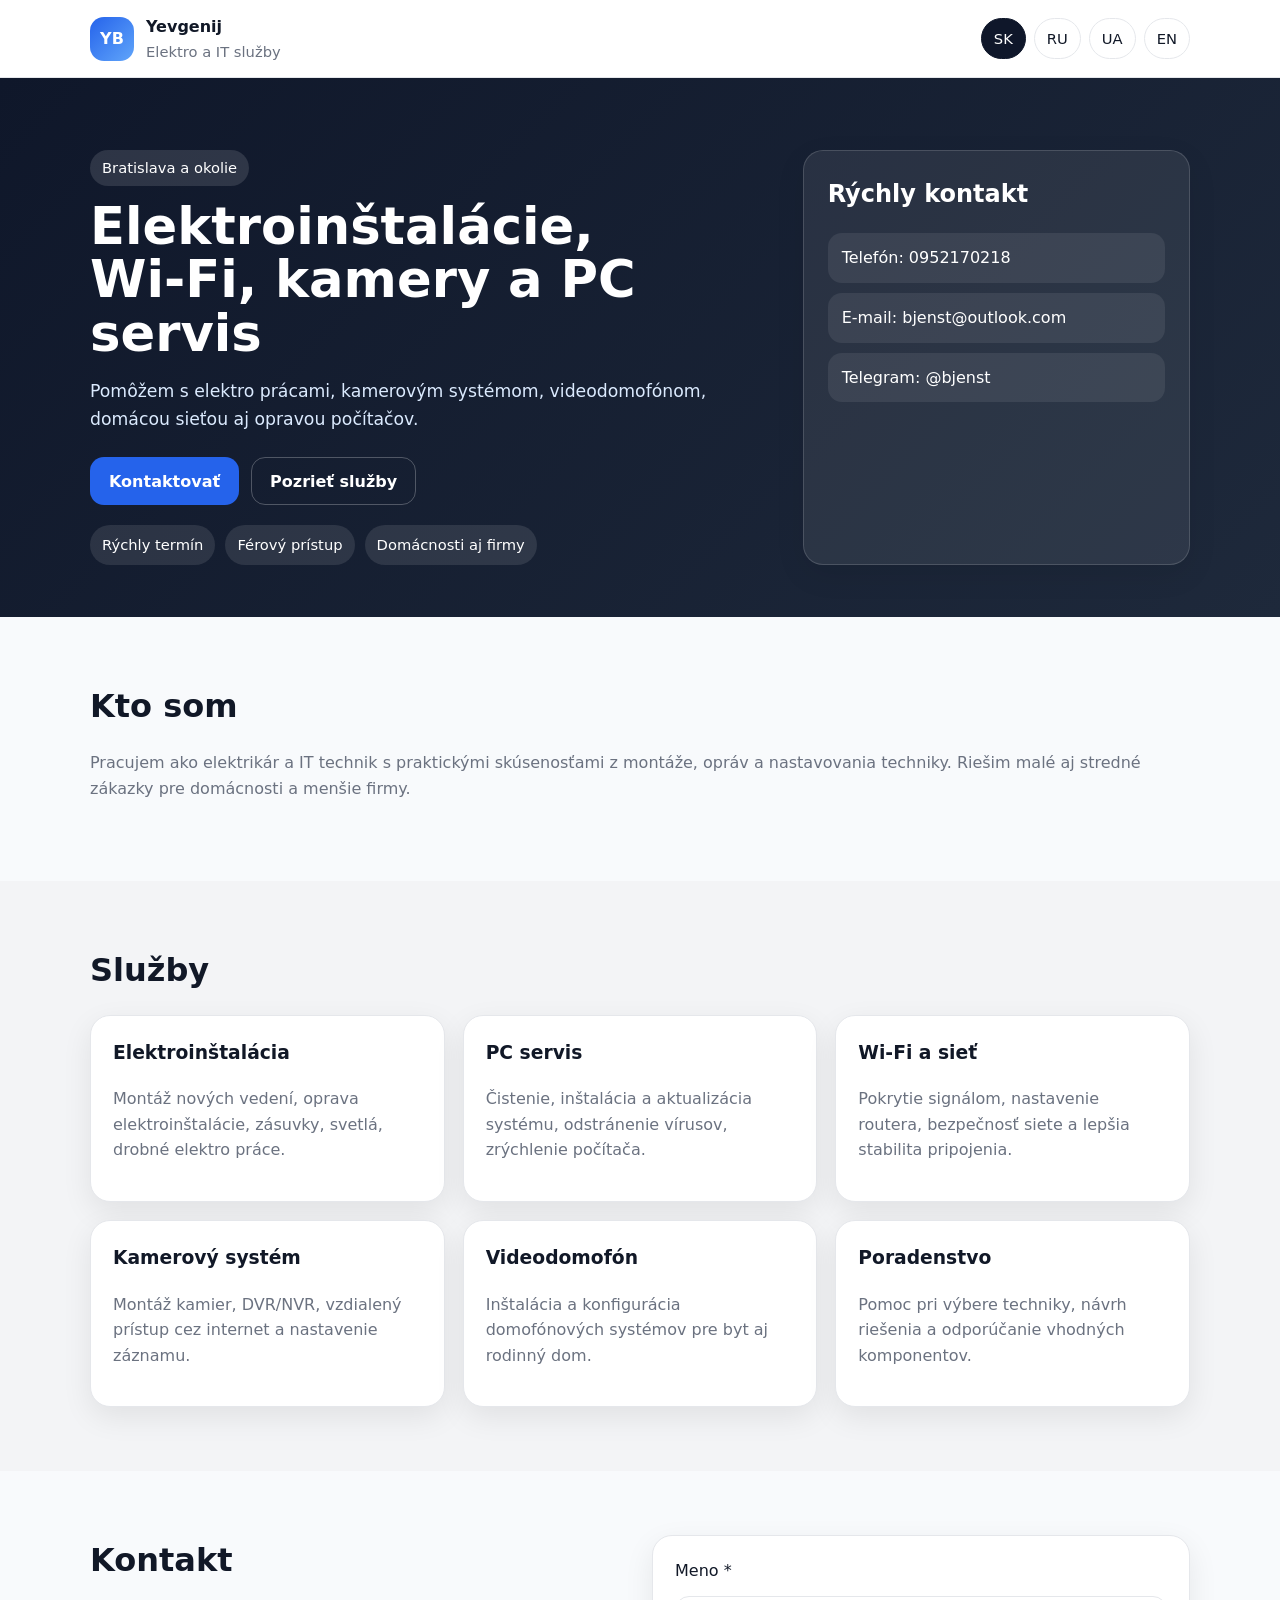
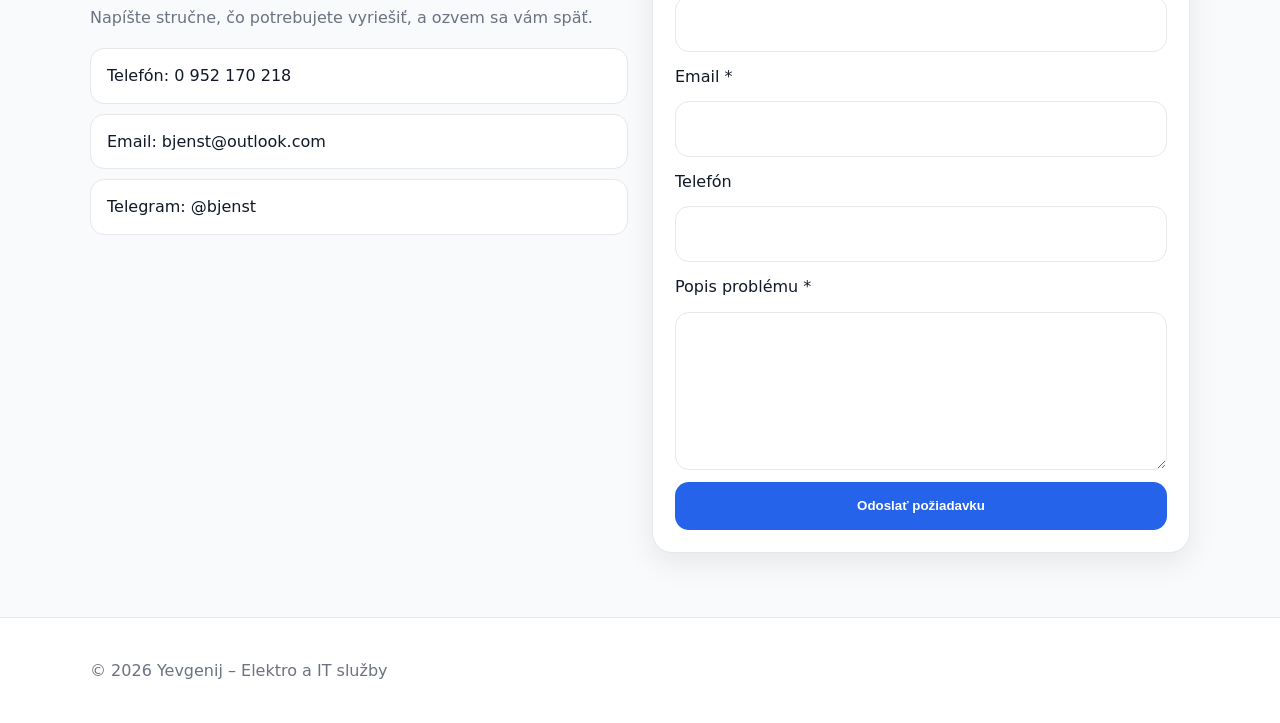
==== index.html @ dcb9c604 "ed" ====
<!DOCTYPE html>
<html lang="sk">
<head>
  <meta charset="utf-8" />
  <meta name="viewport" content="width=device-width, initial-scale=1" />
  <title>Elektrikár a IT servis Bratislava | Elektro, Wi-Fi, kamery</title>
  <meta name="description" content="Elektrikár a IT technik v Bratislave a okolí. Elektroinštalácie, Wi-Fi siete, kamerové systémy, videovrátniky a servis počítačov." />
  <link rel="canonical" href="https://yevgeniyboykov.github.io/evgeniy-services/" />
  <link rel="alternate" hreflang="sk" href="https://yevgeniyboykov.github.io/evgeniy-services/" />
  <link rel="alternate" hreflang="ru" href="https://yevgeniyboykov.github.io/evgeniy-services/ru.html" />
  <link rel="alternate" hreflang="uk" href="https://yevgeniyboykov.github.io/evgeniy-services/uk.html" />
  <link rel="alternate" hreflang="en" href="https://yevgeniyboykov.github.io/evgeniy-services/en.html" />
  <link rel="stylesheet" href="style.css" />
</head>
<body>

<header class="topbar">
  <div class="container topbar-inner">
    <div class="brand">
      <div class="brand-badge">YB</div>
      <div>
        <strong>Yevgenij</strong>
        <span>Elektro a IT služby</span>
      </div>
    </div>

    <nav class="lang-selector">
      <a class="current-lang" href="./">SK</a>
      <a href="ru.html">RU</a>
      <a href="uk.html">UA</a>
      <a href="en.html">EN</a>
    </nav>
  </div>
</header>

<main>
  <section class="hero">
    <div class="container hero-grid">
      <div class="hero-text">
        <p class="eyebrow">Bratislava a okolie</p>
        <h1>Elektroinštalácie, Wi‑Fi, kamery a PC servis</h1>
        <p class="lead">
          Pomôžem s elektro prácami, kamerovým systémom, videodomofónom, domácou sieťou aj opravou počítačov.
        </p>

        <div class="hero-actions">
          <a class="btn btn-primary" href="#kontakt">Kontaktovať</a>
          <a class="btn btn-secondary" href="#sluzby">Pozrieť služby</a>
        </div>

        <div class="hero-points">
          <span>Rýchly termín</span>
          <span>Férový prístup</span>
          <span>Domácnosti aj firmy</span>
        </div>
      </div>

      
      <aside class="hero-card">
        <h2>Rýchly kontakt</h2>
        <a class="contact-link" href="tel:0952170218">
          Telefón: 0952170218
        </a>

        <a class="contact-link" href="mailto:bjenst@outlook.com">
          E-mail: bjenst@outlook.com
        </a>

        <a class="contact-link"
          href="https://t.me/bjenst"
          target="_blank"
          rel="noopener">
          Telegram: @bjenst
        </a>
      </aside>
    </div>
  </section>

  <section class="section" id="o-mne">
    <div class="container">
      <h2>Kto som</h2>
      <p>
        Pracujem ako elektrikár a IT technik s praktickými skúsenosťami z montáže, opráv a nastavovania techniky.
        Riešim malé aj stredné zákazky pre domácnosti a menšie firmy.
      </p>
    </div>
  </section>

  <section class="section alt" id="sluzby">
    <div class="container">
      <h2>Služby</h2>
      <div class="cards">
        <article class="card">
          <h3>Elektroinštalácia</h3>
          <p>Montáž nových vedení, oprava elektroinštalácie, zásuvky, svetlá, drobné elektro práce.</p>
        </article>
        <article class="card">
          <h3>PC servis</h3>
          <p>Čistenie, inštalácia a aktualizácia systému, odstránenie vírusov, zrýchlenie počítača.</p>
        </article>
        <article class="card">
          <h3>Wi‑Fi a sieť</h3>
          <p>Pokrytie signálom, nastavenie routera, bezpečnosť siete a lepšia stabilita pripojenia.</p>
        </article>
        <article class="card">
          <h3>Kamerový systém</h3>
          <p>Montáž kamier, DVR/NVR, vzdialený prístup cez internet a nastavenie záznamu.</p>
        </article>
        <article class="card">
          <h3>Videodomofón</h3>
          <p>Inštalácia a konfigurácia domofónových systémov pre byt aj rodinný dom.</p>
        </article>
        <article class="card">
          <h3>Poradenstvo</h3>
          <p>Pomoc pri výbere techniky, návrh riešenia a odporúčanie vhodných komponentov.</p>
        </article>
      </div>
    </div>
  </section>

  <section class="section" id="kontakt">
    <div class="container contact-grid">
      <div>
        <h2>Kontakt</h2>
        <p>Napíšte stručne, čo potrebujete vyriešiť, a ozvem sa vám späť.</p>
        <div class="contact-list">
          <a href="tel:0952170218">Telefón: 0 952 170 218</a>
          <a href="mailto:bjenst@outlook.com">Email: bjenst@outlook.com</a>
          <a href="https://t.me/bjenst" target="_blank" rel="noopener">Telegram: @bjenst</a>
        </div>
      </div>

      <form class="contact-form" action="https://formsubmit.co/bjenst@outlook.com" method="POST">
        <input type="hidden" name="_subject" value="Nová požiadavka zo stránky Yevgenij" />
        <input type="hidden" name="_next" value="https://yevgeniyboykov.github.io/evgeniy-services/thanks.html" />
        <input type="hidden" name="_url" value="https://yevgeniyboykov.github.io/evgeniy-services/" />

        <label for="name_sk">Meno *</label>
        <input type="text" id="name_sk" name="name" required />

        <label for="email_sk">Email *</label>
        <input type="email" id="email_sk" name="email" required />

        <label for="phone_sk">Telefón</label>
        <input type="text" id="phone_sk" name="phone" />

        <label for="message_sk">Popis problému *</label>
        <textarea id="message_sk" name="message" rows="5" required></textarea>

        <button type="submit" class="btn btn-primary full">Odoslať požiadavku</button>
      </form>
    </div>
  </section>
</main>

<footer class="footer">
  <div class="container">
    <p>© 2026 Yevgenij – Elektro a IT služby</p>
  </div>
</footer>

</body>
</html>
---- style.css ----
:root{
  --bg:#0f172a;
  --bg2:#111827;
  --card:#ffffff;
  --text:#111827;
  --muted:#6b7280;
  --line:#e5e7eb;
  --accent:#2563eb;
  --accent2:#1d4ed8;
  --soft:#f3f4f6;
  --shadow:0 10px 30px rgba(0,0,0,.08);
  --radius:20px;
}

*{box-sizing:border-box}
html{scroll-behavior:smooth}
body{
  margin:0;
  font-family:system-ui,-apple-system,Segoe UI,Roboto,Arial,sans-serif;
  color:var(--text);
  background:#f8fafc;
  line-height:1.6;
}

a{color:inherit;text-decoration:none}
.container{width:min(1100px,calc(100% - 32px));margin:0 auto}

.topbar{
  position:sticky;
  top:0;
  z-index:20;
  background:rgba(255,255,255,.9);
  backdrop-filter:blur(10px);
  border-bottom:1px solid var(--line);
}
.topbar-inner{
  display:flex;
  align-items:center;
  justify-content:space-between;
  gap:16px;
  padding:14px 0;
}
.brand{
  display:flex;
  align-items:center;
  gap:12px;
}
.brand-badge{
  width:44px;height:44px;border-radius:14px;
  display:grid;place-items:center;
  background:linear-gradient(135deg,var(--accent),#60a5fa);
  color:#fff;font-weight:700;
}
.brand strong{display:block}
.brand span{display:block;font-size:.92rem;color:var(--muted)}

.lang-selector{
  display:flex;
  gap:8px;
  flex-wrap:wrap;
}
.lang-selector a{
  padding:8px 12px;
  border:1px solid var(--line);
  border-radius:999px;
  background:#fff;
  font-size:.92rem;
}
.lang-selector .current-lang{
  background:var(--bg);
  color:#fff;
  border-color:var(--bg);
}

.hero{
  background:linear-gradient(135deg,var(--bg),#1e293b);
  color:#fff;
  padding:72px 0 52px;
}
.hero-grid{
  display:grid;
  grid-template-columns:1.6fr .9fr;
  gap:24px;
  align-items:stretch;
}
.eyebrow{
  display:inline-block;
  padding:6px 12px;
  border-radius:999px;
  background:rgba(255,255,255,.12);
  margin:0 0 14px;
  font-size:.92rem;
}
.hero h1{
  margin:0 0 14px;
  font-size:clamp(2rem,4vw,3.6rem);
  line-height:1.05;
}
.lead{
  font-size:1.08rem;
  color:#dbeafe;
  max-width:62ch;
}
.hero-actions{
  display:flex;
  gap:12px;
  flex-wrap:wrap;
  margin:24px 0 20px;
}
.btn{
  display:inline-flex;
  align-items:center;
  justify-content:center;
  min-height:48px;
  padding:0 18px;
  border-radius:14px;
  font-weight:600;
  border:1px solid transparent;
}
.btn-primary{background:var(--accent);color:#fff}
.btn-primary:hover{background:var(--accent2)}
.btn-secondary{background:transparent;border-color:rgba(255,255,255,.25);color:#fff}
.hero-points{
  display:flex;
  gap:10px;
  flex-wrap:wrap;
}
.hero-points span{
  background:rgba(255,255,255,.1);
  padding:8px 12px;
  border-radius:999px;
  font-size:.92rem;
}

.hero-card{
  background:rgba(255,255,255,.08);
  border:1px solid rgba(255,255,255,.15);
  border-radius:var(--radius);
  padding:24px;
  box-shadow:var(--shadow);
}
.hero-card h2{margin-top:0}
.contact-link{
  display:block;
  padding:12px 14px;
  margin:10px 0;
  border-radius:14px;
  background:rgba(255,255,255,.08);
}

.section{padding:64px 0}
.section.alt{background:var(--soft)}
.section h2{
  margin:0 0 18px;
  font-size:clamp(1.5rem,2.5vw,2.2rem);
}
.section p{color:var(--muted)}

.cards{
  display:grid;
  grid-template-columns:repeat(3,1fr);
  gap:18px;
}
.card{
  background:#fff;
  border:1px solid var(--line);
  border-radius:var(--radius);
  padding:22px;
  box-shadow:var(--shadow);
}
.card h3{margin-top:0}

.contact-grid{
  display:grid;
  grid-template-columns:1fr 1fr;
  gap:24px;
  align-items:start;
}
.contact-list{
  display:grid;
  gap:10px;
  margin-top:18px;
}
.contact-list a{
  padding:14px 16px;
  border:1px solid var(--line);
  border-radius:14px;
  background:#fff;
}

.contact-form{
  background:#fff;
  border:1px solid var(--line);
  border-radius:var(--radius);
  padding:22px;
  box-shadow:var(--shadow);
  display:grid;
  gap:12px;
}
.contact-form input,
.contact-form textarea{
  width:100%;
  padding:14px 16px;
  border:1px solid var(--line);
  border-radius:14px;
  font:inherit;
  background:#fff;
}
.full{width:100%}

.footer{
  border-top:1px solid var(--line);
  padding:24px 0;
  background:#fff;
  color:var(--muted);
}

@media (max-width: 900px){
  .hero-grid,
  .contact-grid,
  .cards{
    grid-template-columns:1fr;
  }
}
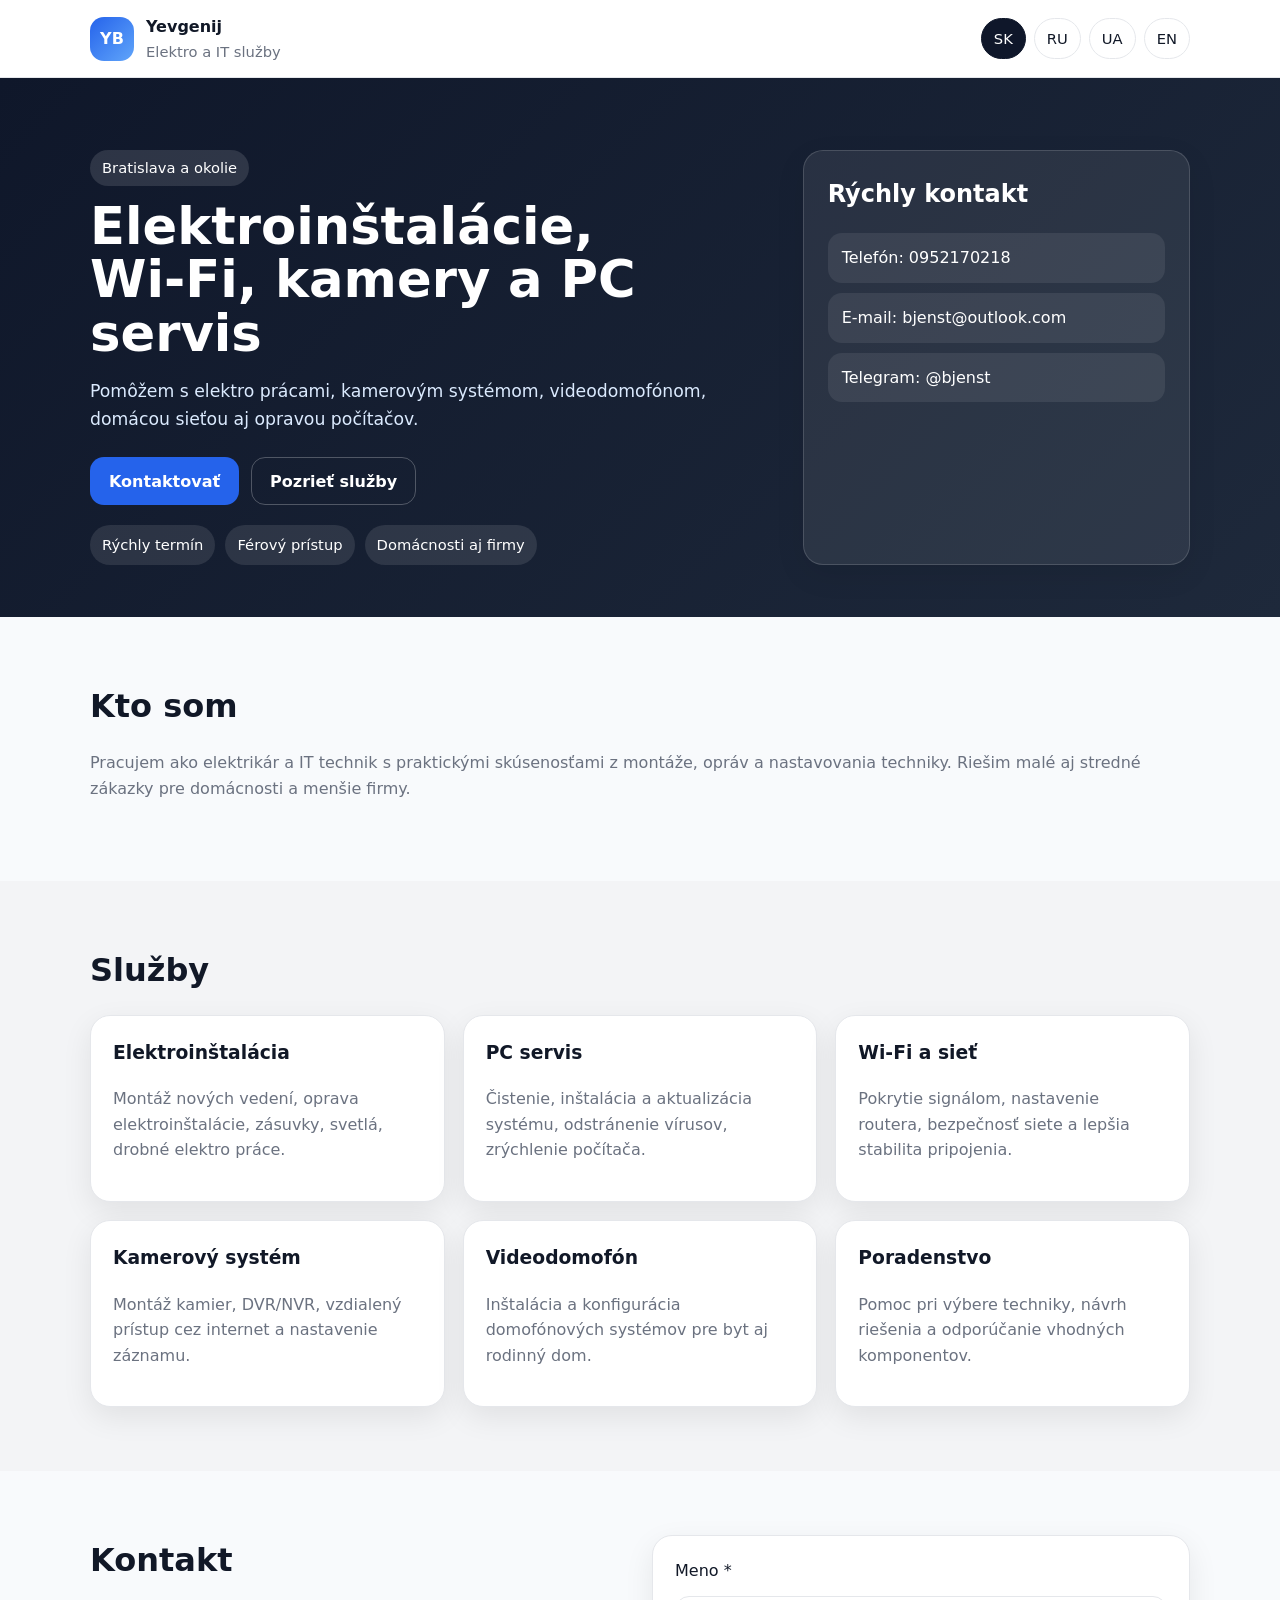
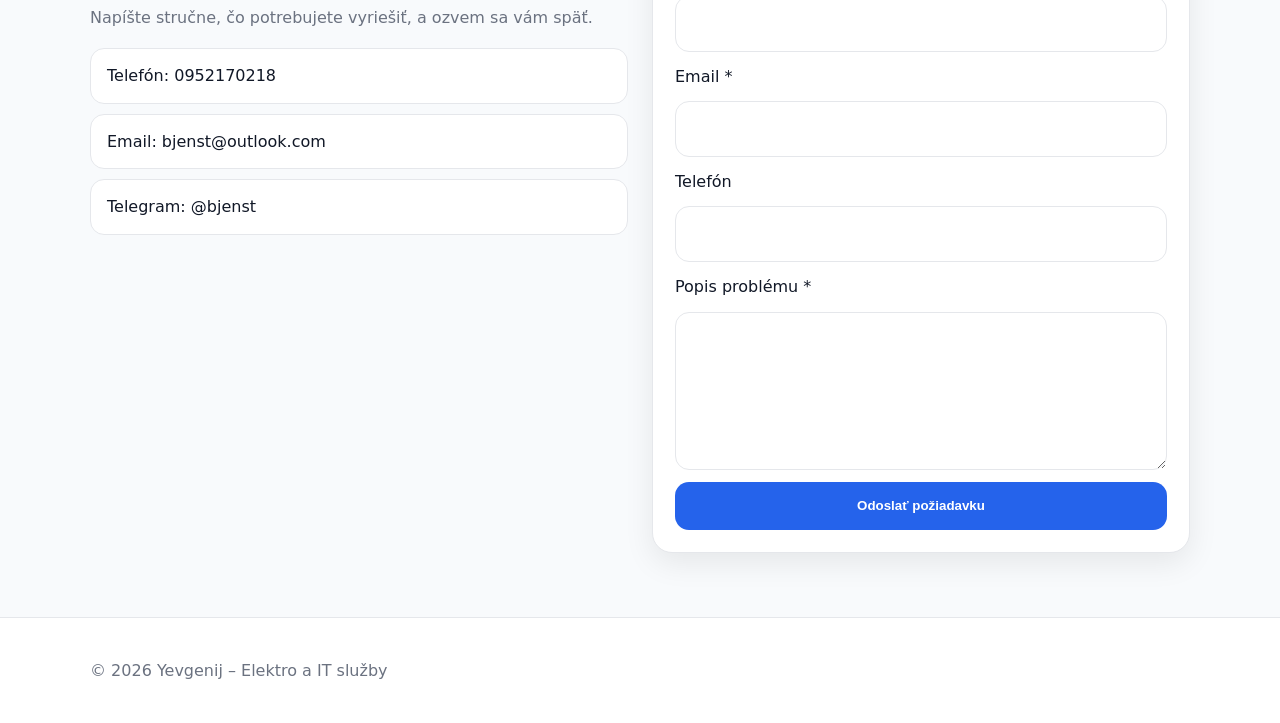
==== commit 66ee2527: "ed" ====
--- a/index.html
+++ b/index.html
@@ -124,7 +124,7 @@
         <h2>Kontakt</h2>
         <p>Napíšte stručne, čo potrebujete vyriešiť, a ozvem sa vám späť.</p>
         <div class="contact-list">
-          <a href="tel:0952170218">Telefón: 0 952 170 218</a>
+          <a href="tel:0952170218">Telefón: 0952170218</a>
           <a href="mailto:bjenst@outlook.com">Email: bjenst@outlook.com</a>
           <a href="https://t.me/bjenst" target="_blank" rel="noopener">Telegram: @bjenst</a>
         </div>
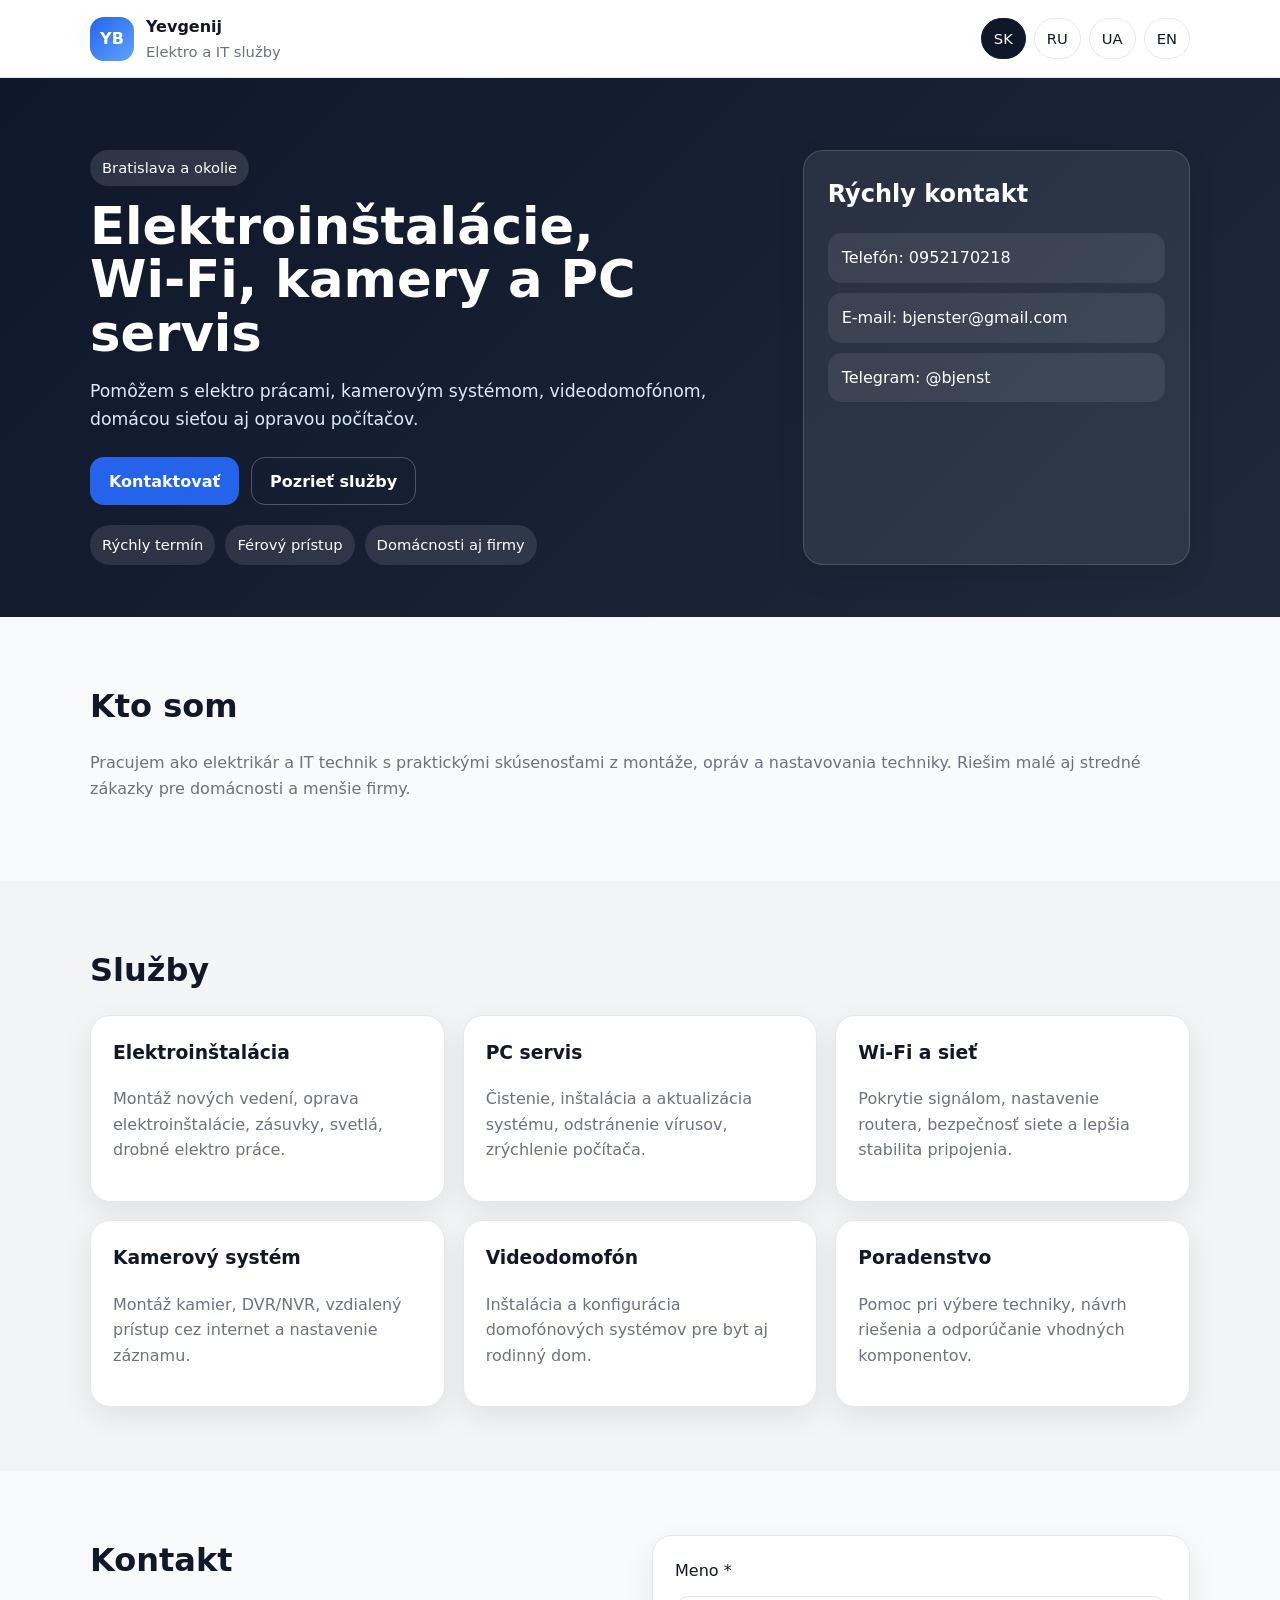
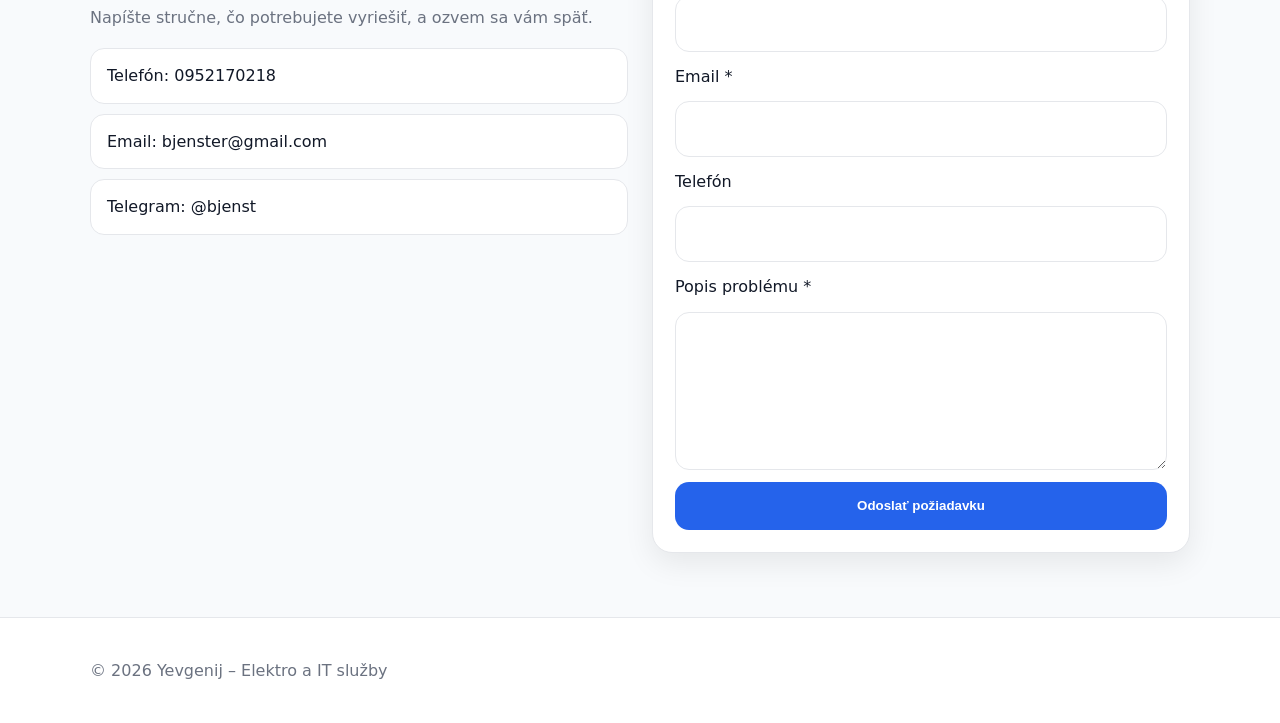
==== commit 430eeb47: "ed" ====
--- a/index.html
+++ b/index.html
@@ -62,8 +62,8 @@
           Telefón: 0952170218
         </a>
 
-        <a class="contact-link" href="mailto:bjenst@outlook.com">
-          E-mail: bjenst@outlook.com
+        <a class="contact-link" href="mailto:bjenster@gmail.com">
+          E-mail: bjenster@gmail.com
         </a>
 
         <a class="contact-link"
@@ -125,12 +125,12 @@
         <p>Napíšte stručne, čo potrebujete vyriešiť, a ozvem sa vám späť.</p>
         <div class="contact-list">
           <a href="tel:0952170218">Telefón: 0952170218</a>
-          <a href="mailto:bjenst@outlook.com">Email: bjenst@outlook.com</a>
+          <a href="mailto:bjenster@gmail.com">Email: bjenster@gmail.com</a>
           <a href="https://t.me/bjenst" target="_blank" rel="noopener">Telegram: @bjenst</a>
         </div>
       </div>
 
-      <form class="contact-form" action="https://formsubmit.co/bjenst@outlook.com" method="POST">
+      <form class="contact-form" action="https://formsubmit.co/bjenster@gmail.com" method="POST">
         <input type="hidden" name="_subject" value="Nová požiadavka zo stránky Yevgenij" />
         <input type="hidden" name="_next" value="https://yevgeniyboykov.github.io/evgeniy-services/thanks.html" />
         <input type="hidden" name="_url" value="https://yevgeniyboykov.github.io/evgeniy-services/" />
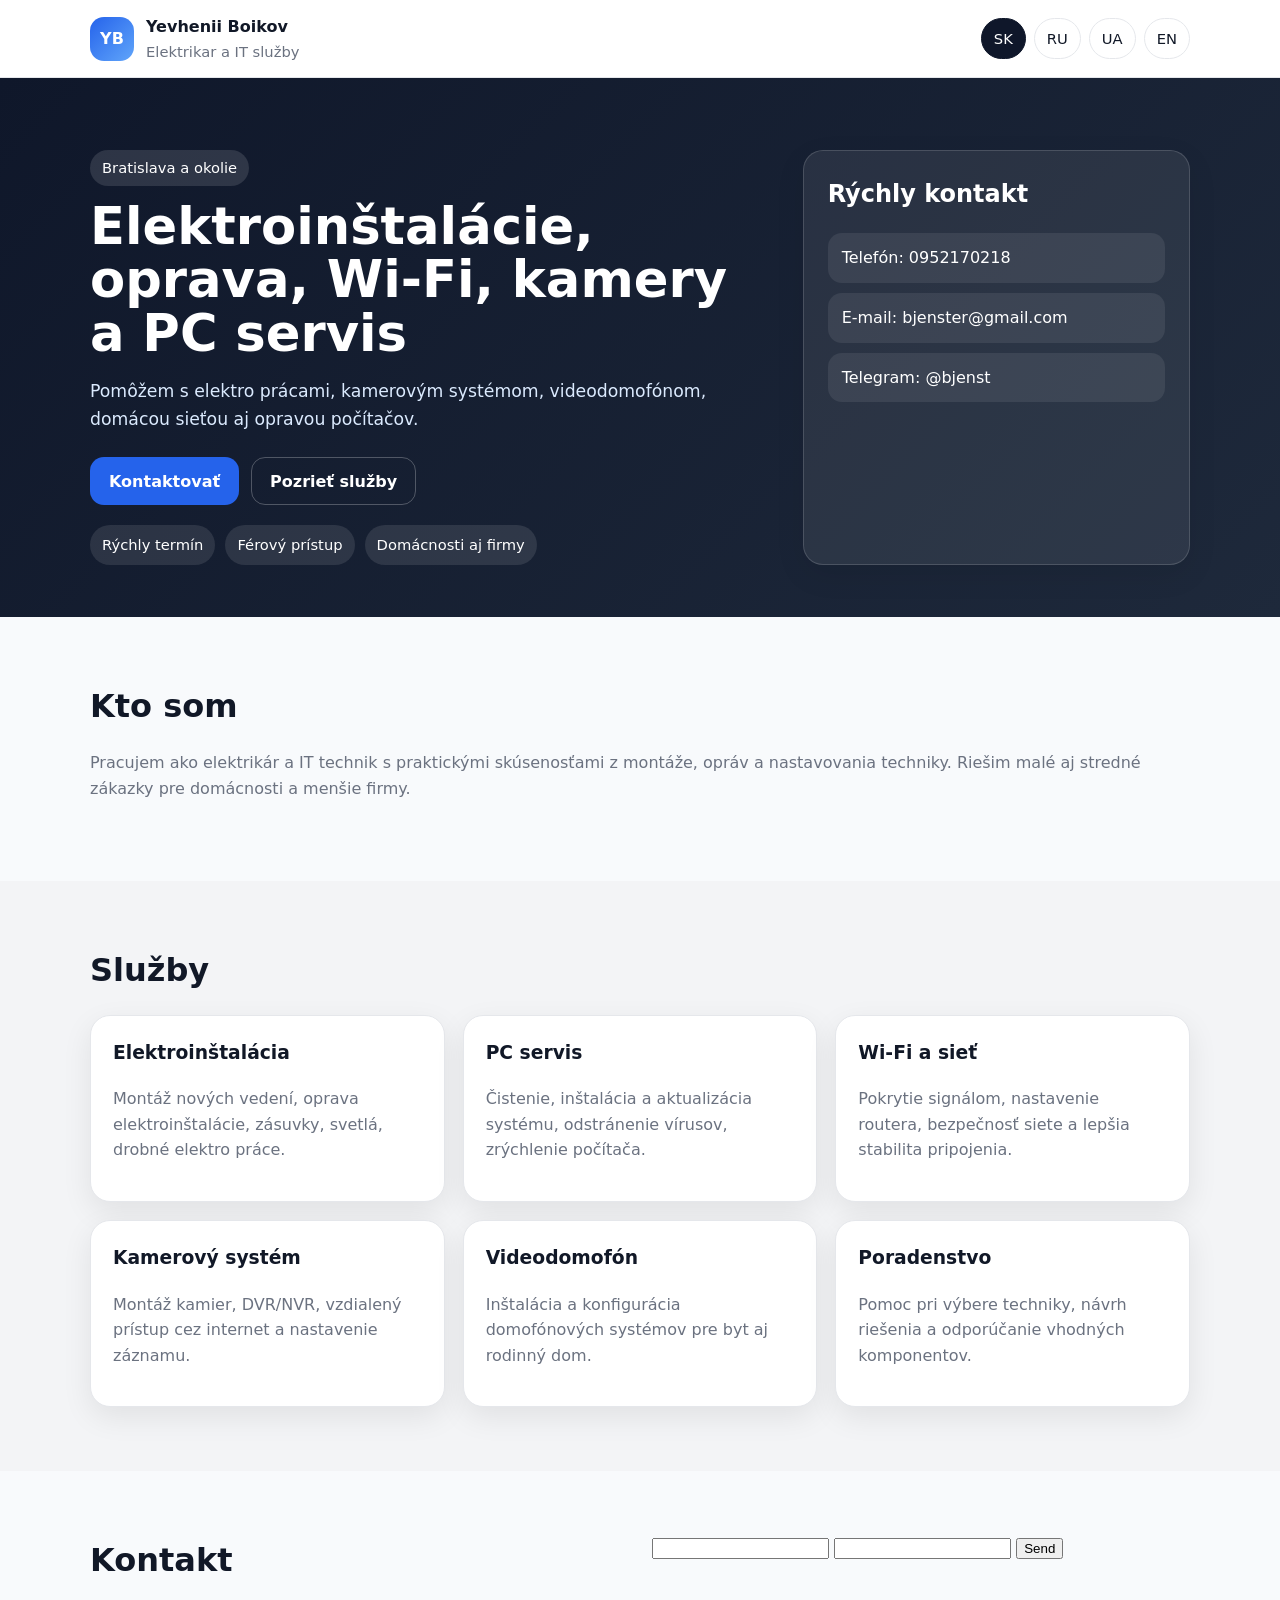
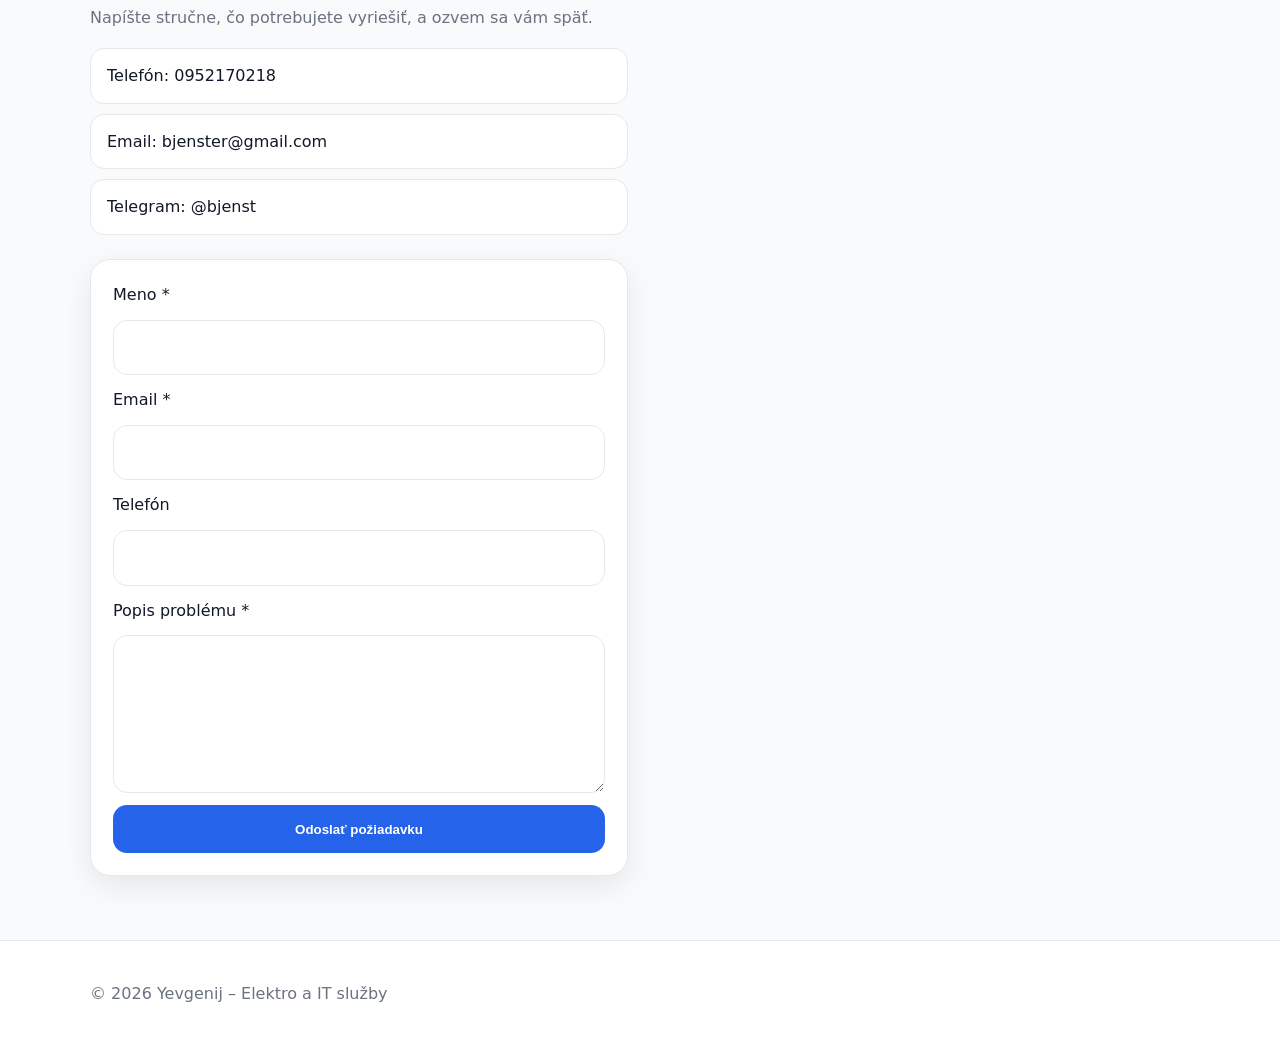
==== commit e443236f: "ed" ====
--- a/index.html
+++ b/index.html
@@ -19,8 +19,8 @@
     <div class="brand">
       <div class="brand-badge">YB</div>
       <div>
-        <strong>Yevgenij</strong>
-        <span>Elektro a IT služby</span>
+        <strong>Yevhenii Boikov</strong>
+        <span>Elektrikar a IT služby</span>
       </div>
     </div>
 
@@ -38,7 +38,7 @@
     <div class="container hero-grid">
       <div class="hero-text">
         <p class="eyebrow">Bratislava a okolie</p>
-        <h1>Elektroinštalácie, Wi‑Fi, kamery a PC servis</h1>
+        <h1>Elektroinštalácie, oprava, Wi‑Fi, kamery a PC servis</h1>
         <p class="lead">
           Pomôžem s elektro prácami, kamerovým systémom, videodomofónom, domácou sieťou aj opravou počítačov.
         </p>
@@ -130,6 +130,13 @@
         </div>
       </div>
 
+<form action="https://formsubmit.co/your@email.com" method="POST">
+     <input type="text" name="name" required>
+     <input type="email" name="email" required>
+     <button type="submit">Send</button>
+</form>
+
+
       <form class="contact-form" action="https://formsubmit.co/bjenster@gmail.com" method="POST">
         <input type="hidden" name="_subject" value="Nová požiadavka zo stránky Yevgenij" />
         <input type="hidden" name="_next" value="https://yevgeniyboykov.github.io/evgeniy-services/thanks.html" />
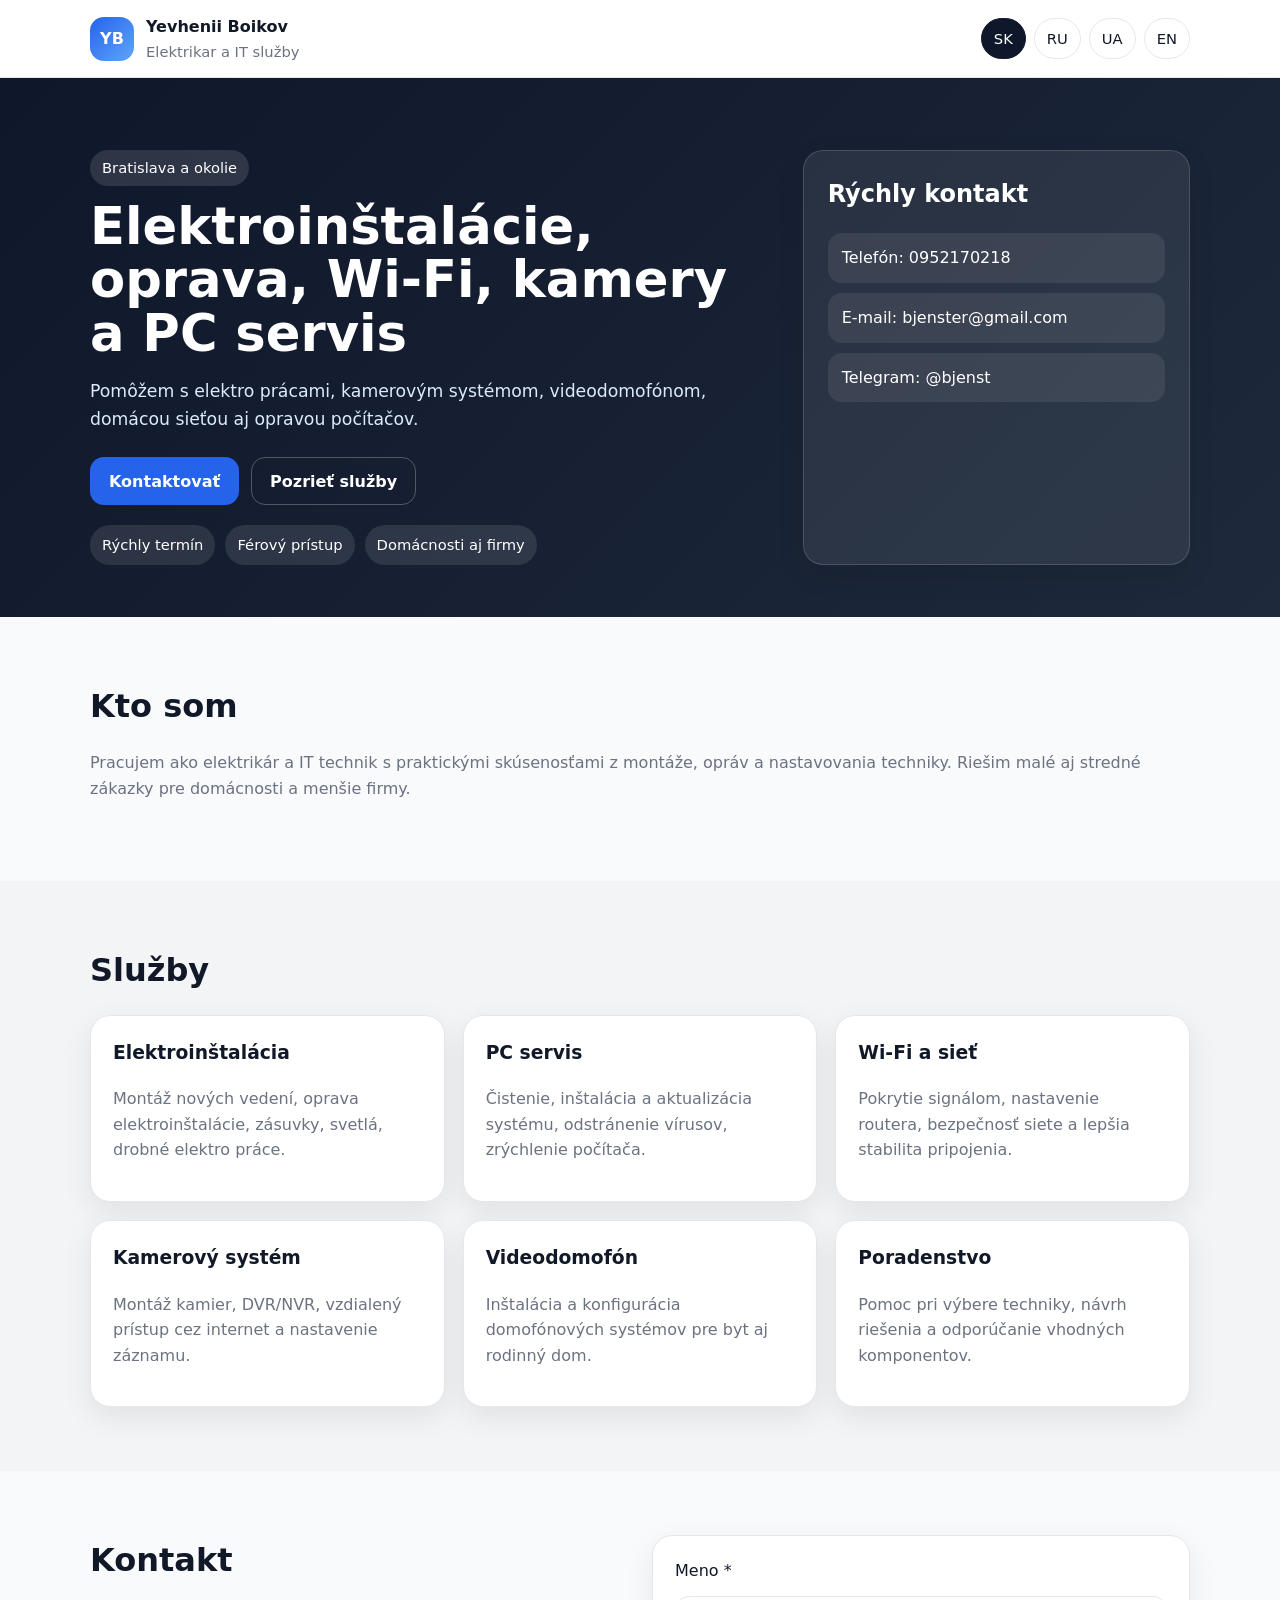
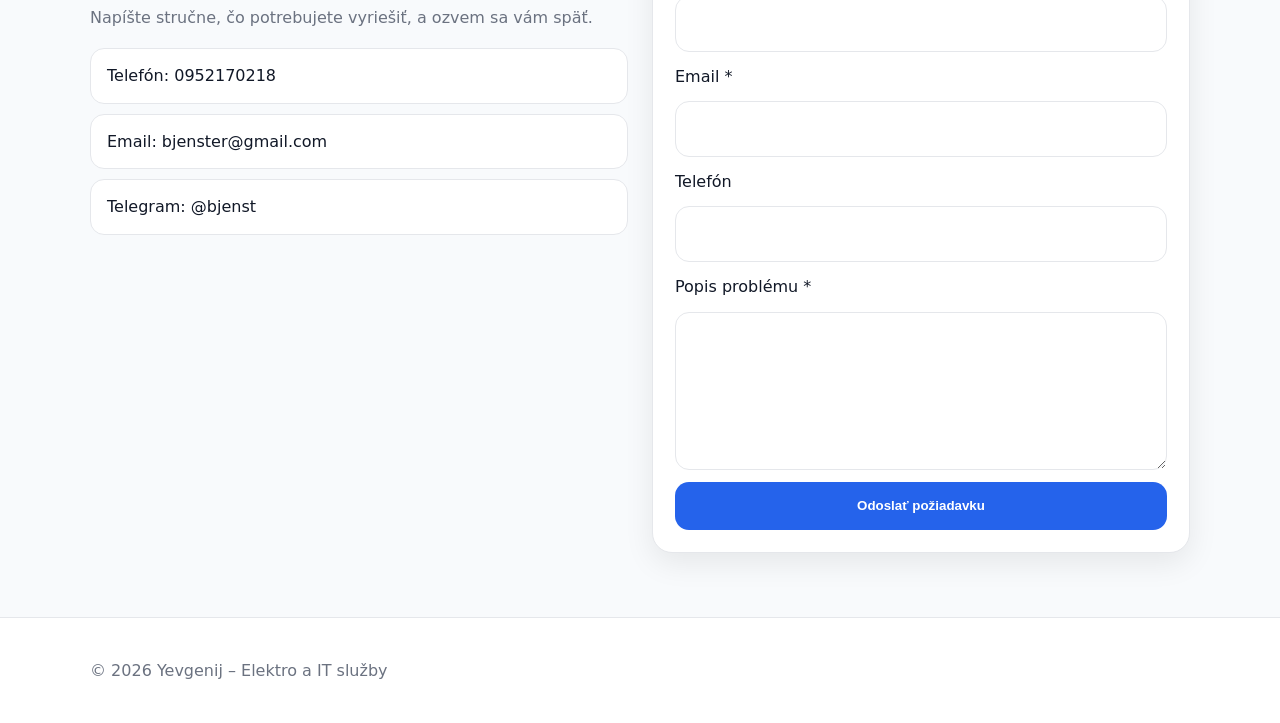
==== commit caef1428: "Update index.html" ====
--- a/index.html
+++ b/index.html
@@ -129,15 +129,10 @@
           <a href="https://t.me/bjenst" target="_blank" rel="noopener">Telegram: @bjenst</a>
         </div>
       </div>
-
-<form action="https://formsubmit.co/your@email.com" method="POST">
-     <input type="text" name="name" required>
-     <input type="email" name="email" required>
-     <button type="submit">Send</button>
-</form>
+ 
 
-      <form class="contact-form" action="https://formsubmit.co/bjenster@gmail.com" method="POST">
+<form class="contact-form" action="https://formsubmit.co/bjenster@gmail.com" method="POST">
         <input type="hidden" name="_subject" value="Nová požiadavka zo stránky Yevgenij" />
         <input type="hidden" name="_next" value="https://yevgeniyboykov.github.io/evgeniy-services/thanks.html" />
         <input type="hidden" name="_url" value="https://yevgeniyboykov.github.io/evgeniy-services/" />
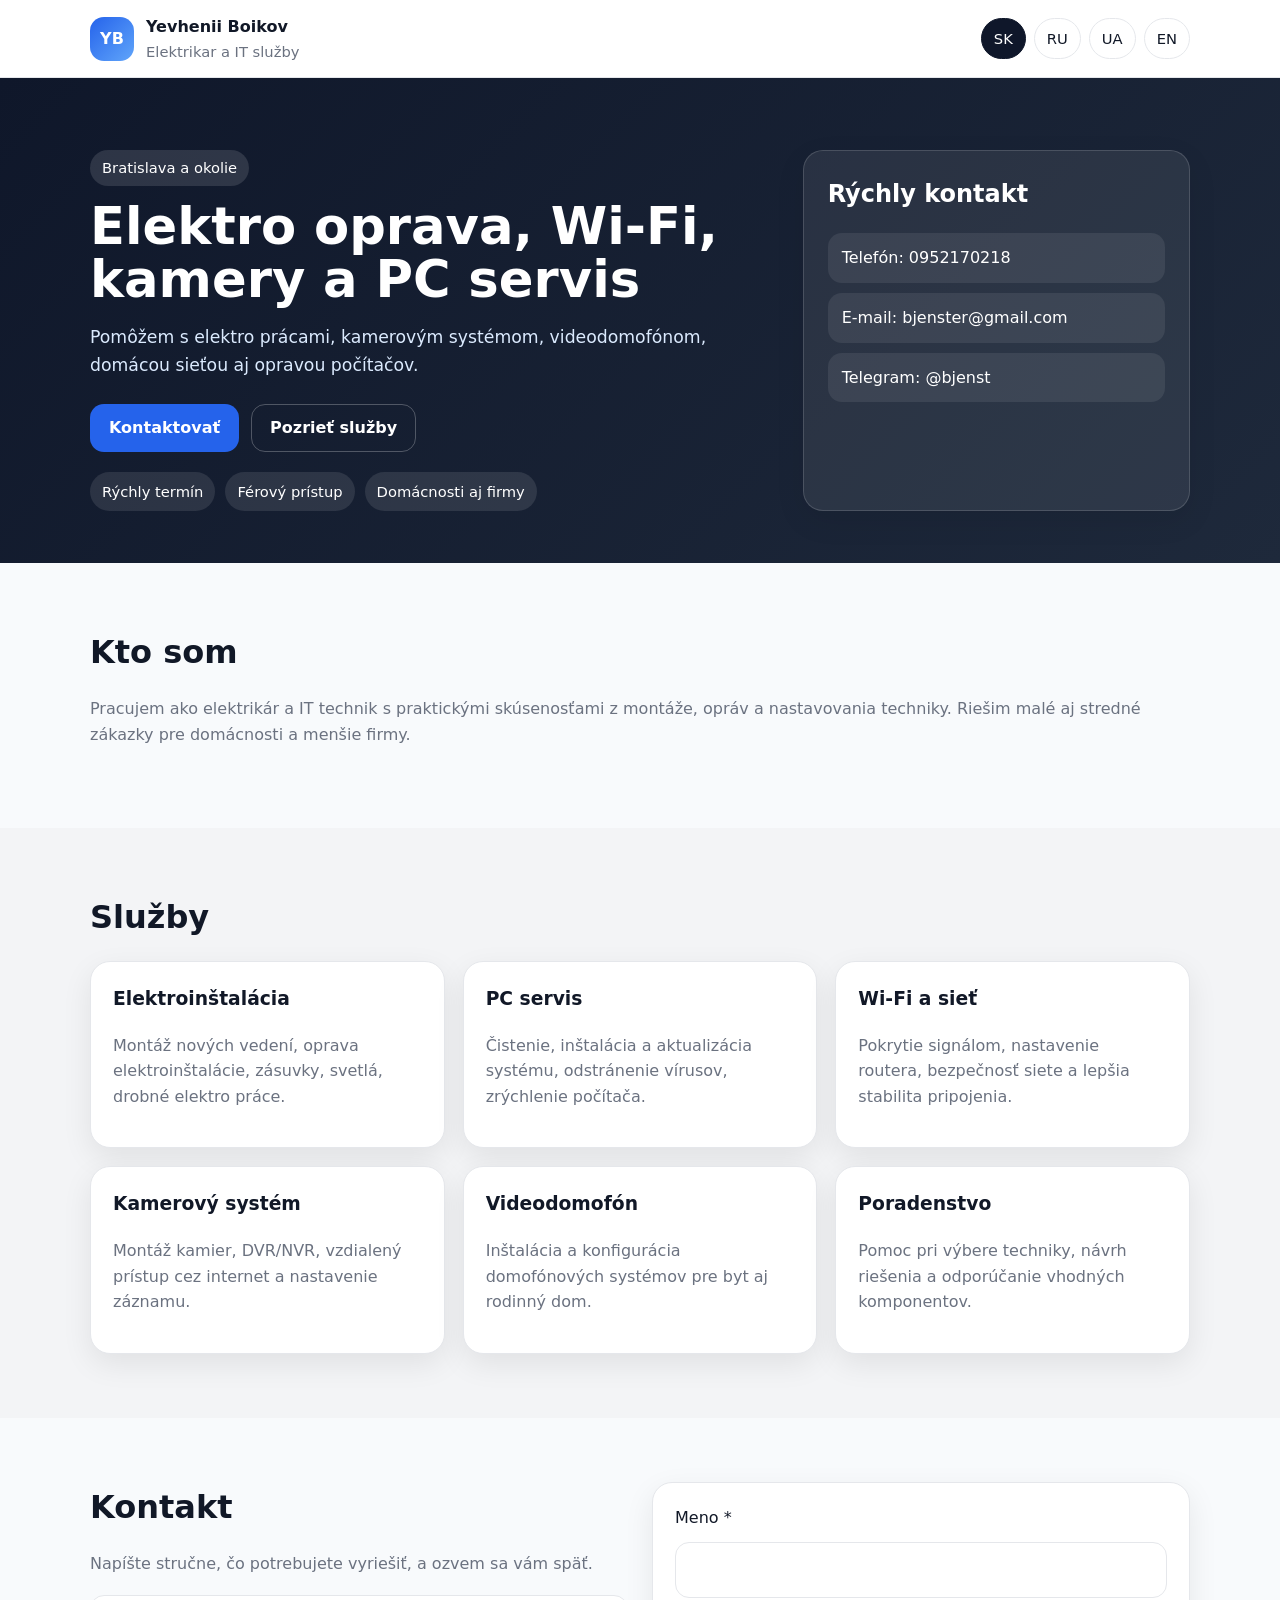
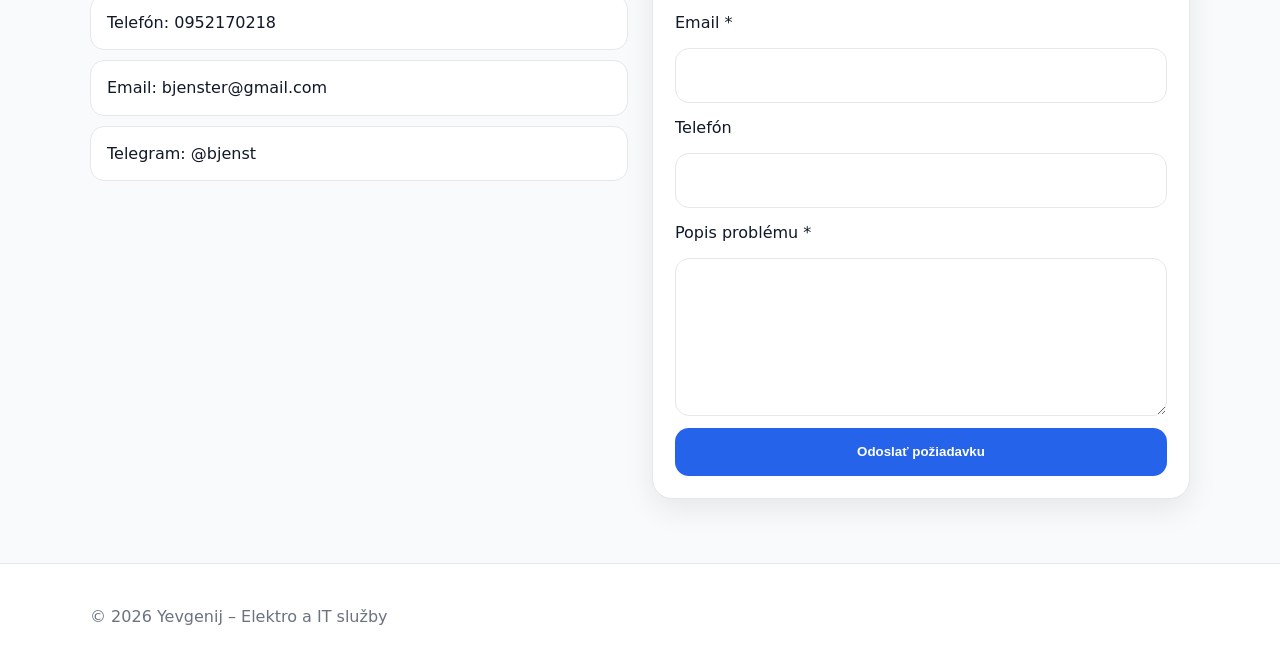
==== commit 86abec51: "com" ====
--- a/index.html
+++ b/index.html
@@ -1,165 +1,165 @@
-<!DOCTYPE html>
-<html lang="sk">
-<head>
-  <meta charset="utf-8" />
-  <meta name="viewport" content="width=device-width, initial-scale=1" />
-  <title>Elektrikár a IT servis Bratislava | Elektro, Wi-Fi, kamery</title>
-  <meta name="description" content="Elektrikár a IT technik v Bratislave a okolí. Elektroinštalácie, Wi-Fi siete, kamerové systémy, videovrátniky a servis počítačov." />
-  <link rel="canonical" href="https://yevgeniyboykov.github.io/evgeniy-services/" />
-  <link rel="alternate" hreflang="sk" href="https://yevgeniyboykov.github.io/evgeniy-services/" />
-  <link rel="alternate" hreflang="ru" href="https://yevgeniyboykov.github.io/evgeniy-services/ru.html" />
-  <link rel="alternate" hreflang="uk" href="https://yevgeniyboykov.github.io/evgeniy-services/uk.html" />
-  <link rel="alternate" hreflang="en" href="https://yevgeniyboykov.github.io/evgeniy-services/en.html" />
-  <link rel="stylesheet" href="style.css" />
-</head>
-<body>
-
-<header class="topbar">
-  <div class="container topbar-inner">
-    <div class="brand">
-      <div class="brand-badge">YB</div>
-      <div>
-        <strong>Yevhenii Boikov</strong>
-        <span>Elektrikar a IT služby</span>
-      </div>
-    </div>
-
-    <nav class="lang-selector">
-      <a class="current-lang" href="./">SK</a>
-      <a href="ru.html">RU</a>
-      <a href="uk.html">UA</a>
-      <a href="en.html">EN</a>
-    </nav>
-  </div>
-</header>
-
-<main>
-  <section class="hero">
-    <div class="container hero-grid">
-      <div class="hero-text">
-        <p class="eyebrow">Bratislava a okolie</p>
-        <h1>Elektroinštalácie, oprava, Wi‑Fi, kamery a PC servis</h1>
-        <p class="lead">
-          Pomôžem s elektro prácami, kamerovým systémom, videodomofónom, domácou sieťou aj opravou počítačov.
-        </p>
-
-        <div class="hero-actions">
-          <a class="btn btn-primary" href="#kontakt">Kontaktovať</a>
-          <a class="btn btn-secondary" href="#sluzby">Pozrieť služby</a>
-        </div>
-
-        <div class="hero-points">
-          <span>Rýchly termín</span>
-          <span>Férový prístup</span>
-          <span>Domácnosti aj firmy</span>
-        </div>
-      </div>
-
-      
-      <aside class="hero-card">
-        <h2>Rýchly kontakt</h2>
-        <a class="contact-link" href="tel:0952170218">
-          Telefón: 0952170218
-        </a>
-
-        <a class="contact-link" href="mailto:bjenster@gmail.com">
-          E-mail: bjenster@gmail.com
-        </a>
-
-        <a class="contact-link"
-          href="https://t.me/bjenst"
-          target="_blank"
-          rel="noopener">
-          Telegram: @bjenst
-        </a>
-      </aside>
-    </div>
-  </section>
-
-  <section class="section" id="o-mne">
-    <div class="container">
-      <h2>Kto som</h2>
-      <p>
-        Pracujem ako elektrikár a IT technik s praktickými skúsenosťami z montáže, opráv a nastavovania techniky.
-        Riešim malé aj stredné zákazky pre domácnosti a menšie firmy.
-      </p>
-    </div>
-  </section>
-
-  <section class="section alt" id="sluzby">
-    <div class="container">
-      <h2>Služby</h2>
-      <div class="cards">
-        <article class="card">
-          <h3>Elektroinštalácia</h3>
-          <p>Montáž nových vedení, oprava elektroinštalácie, zásuvky, svetlá, drobné elektro práce.</p>
-        </article>
-        <article class="card">
-          <h3>PC servis</h3>
-          <p>Čistenie, inštalácia a aktualizácia systému, odstránenie vírusov, zrýchlenie počítača.</p>
-        </article>
-        <article class="card">
-          <h3>Wi‑Fi a sieť</h3>
-          <p>Pokrytie signálom, nastavenie routera, bezpečnosť siete a lepšia stabilita pripojenia.</p>
-        </article>
-        <article class="card">
-          <h3>Kamerový systém</h3>
-          <p>Montáž kamier, DVR/NVR, vzdialený prístup cez internet a nastavenie záznamu.</p>
-        </article>
-        <article class="card">
-          <h3>Videodomofón</h3>
-          <p>Inštalácia a konfigurácia domofónových systémov pre byt aj rodinný dom.</p>
-        </article>
-        <article class="card">
-          <h3>Poradenstvo</h3>
-          <p>Pomoc pri výbere techniky, návrh riešenia a odporúčanie vhodných komponentov.</p>
-        </article>
-      </div>
-    </div>
-  </section>
-
-  <section class="section" id="kontakt">
-    <div class="container contact-grid">
-      <div>
-        <h2>Kontakt</h2>
-        <p>Napíšte stručne, čo potrebujete vyriešiť, a ozvem sa vám späť.</p>
-        <div class="contact-list">
-          <a href="tel:0952170218">Telefón: 0952170218</a>
-          <a href="mailto:bjenster@gmail.com">Email: bjenster@gmail.com</a>
-          <a href="https://t.me/bjenst" target="_blank" rel="noopener">Telegram: @bjenst</a>
-        </div>
-      </div>
--
-
-<form class="contact-form" action="https://formsubmit.co/bjenster@gmail.com" method="POST">
-        <input type="hidden" name="_subject" value="Nová požiadavka zo stránky Yevgenij" />
-        <input type="hidden" name="_next" value="https://yevgeniyboykov.github.io/evgeniy-services/thanks.html" />
-        <input type="hidden" name="_url" value="https://yevgeniyboykov.github.io/evgeniy-services/" />
-
-        <label for="name_sk">Meno *</label>
-        <input type="text" id="name_sk" name="name" required />
-
-        <label for="email_sk">Email *</label>
-        <input type="email" id="email_sk" name="email" required />
-
-        <label for="phone_sk">Telefón</label>
-        <input type="text" id="phone_sk" name="phone" />
-
-        <label for="message_sk">Popis problému *</label>
-        <textarea id="message_sk" name="message" rows="5" required></textarea>
-
-        <button type="submit" class="btn btn-primary full">Odoslať požiadavku</button>
-      </form>
-    </div>
-  </section>
-</main>
-
-<footer class="footer">
-  <div class="container">
-    <p>© 2026 Yevgenij – Elektro a IT služby</p>
-  </div>
-</footer>
-
-</body>
+<!DOCTYPE html>
+<html lang="sk">
+<head>
+  <meta charset="utf-8" />
+  <meta name="viewport" content="width=device-width, initial-scale=1" />
+  <title>Elektrikár v Bratislave | Elektro, Wi-Fi, kamery</title>
+  <meta name="description" content="Elektrikár a IT technik v Bratislave a okolí. Elektroinštalácie, Wi-Fi siete, kamerové systémy, videovrátniky a servis počítačov." />
+  <link rel="canonical" href="https://yevgeniyboykov.github.io/evgeniy-services/" />
+  <link rel="alternate" hreflang="sk" href="https://yevgeniyboykov.github.io/evgeniy-services/" />
+  <link rel="alternate" hreflang="ru" href="https://yevgeniyboykov.github.io/evgeniy-services/ru.html" />
+  <link rel="alternate" hreflang="uk" href="https://yevgeniyboykov.github.io/evgeniy-services/uk.html" />
+  <link rel="alternate" hreflang="en" href="https://yevgeniyboykov.github.io/evgeniy-services/en.html" />
+  <link rel="stylesheet" href="style.css" />
+</head>
+<body>
+
+<header class="topbar">
+  <div class="container topbar-inner">
+    <div class="brand">
+      <div class="brand-badge">YB</div>
+      <div>
+        <strong>Yevhenii Boikov</strong>
+        <span>Elektrikar a IT služby</span>
+      </div>
+    </div>
+
+    <nav class="lang-selector">
+      <a class="current-lang" href="./">SK</a>
+      <a href="ru.html">RU</a>
+      <a href="uk.html">UA</a>
+      <a href="en.html">EN</a>
+    </nav>
+  </div>
+</header>
+
+<main>
+  <section class="hero">
+    <div class="container hero-grid">
+      <div class="hero-text">
+        <p class="eyebrow">Bratislava a okolie</p>
+        <h1>Elektro oprava, Wi‑Fi, kamery a PC servis</h1>
+        <p class="lead">
+          Pomôžem s elektro prácami, kamerovým systémom, videodomofónom, domácou sieťou aj opravou počítačov.
+        </p>
+
+        <div class="hero-actions">
+          <a class="btn btn-primary" href="#kontakt">Kontaktovať</a>
+          <a class="btn btn-secondary" href="#sluzby">Pozrieť služby</a>
+        </div>
+
+        <div class="hero-points">
+          <span>Rýchly termín</span>
+          <span>Férový prístup</span>
+          <span>Domácnosti aj firmy</span>
+        </div>
+      </div>
+
+      
+      <aside class="hero-card">
+        <h2>Rýchly kontakt</h2>
+        <a class="contact-link" href="tel:0952170218">
+          Telefón: 0952170218
+        </a>
+
+        <a class="contact-link" href="mailto:bjenster@gmail.com">
+          E-mail: bjenster@gmail.com
+        </a>
+
+        <a class="contact-link"
+          href="https://t.me/bjenst"
+          target="_blank"
+          rel="noopener">
+          Telegram: @bjenst
+        </a>
+      </aside>
+    </div>
+  </section>
+
+  <section class="section" id="o-mne">
+    <div class="container">
+      <h2>Kto som</h2>
+      <p>
+        Pracujem ako elektrikár a IT technik s praktickými skúsenosťami z montáže, opráv a nastavovania techniky.
+        Riešim malé aj stredné zákazky pre domácnosti a menšie firmy.
+      </p>
+    </div>
+  </section>
+
+  <section class="section alt" id="sluzby">
+    <div class="container">
+      <h2>Služby</h2>
+      <div class="cards">
+        <article class="card">
+          <h3>Elektroinštalácia</h3>
+          <p>Montáž nových vedení, oprava elektroinštalácie, zásuvky, svetlá, drobné elektro práce.</p>
+        </article>
+        <article class="card">
+          <h3>PC servis</h3>
+          <p>Čistenie, inštalácia a aktualizácia systému, odstránenie vírusov, zrýchlenie počítača.</p>
+        </article>
+        <article class="card">
+          <h3>Wi‑Fi a sieť</h3>
+          <p>Pokrytie signálom, nastavenie routera, bezpečnosť siete a lepšia stabilita pripojenia.</p>
+        </article>
+        <article class="card">
+          <h3>Kamerový systém</h3>
+          <p>Montáž kamier, DVR/NVR, vzdialený prístup cez internet a nastavenie záznamu.</p>
+        </article>
+        <article class="card">
+          <h3>Videodomofón</h3>
+          <p>Inštalácia a konfigurácia domofónových systémov pre byt aj rodinný dom.</p>
+        </article>
+        <article class="card">
+          <h3>Poradenstvo</h3>
+          <p>Pomoc pri výbere techniky, návrh riešenia a odporúčanie vhodných komponentov.</p>
+        </article>
+      </div>
+    </div>
+  </section>
+
+  <section class="section" id="kontakt">
+    <div class="container contact-grid">
+      <div>
+        <h2>Kontakt</h2>
+        <p>Napíšte stručne, čo potrebujete vyriešiť, a ozvem sa vám späť.</p>
+        <div class="contact-list">
+          <a href="tel:0952170218">Telefón: 0952170218</a>
+          <a href="mailto:bjenster@gmail.com">Email: bjenster@gmail.com</a>
+          <a href="https://t.me/bjenst" target="_blank" rel="noopener">Telegram: @bjenst</a>
+        </div>
+      </div>
+
+
+
+<form class="contact-form" action="https://formsubmit.co/bjenster@gmail.com" method="POST">
+        <input type="hidden" name="_subject" value="Nová požiadavka zo stránky Yevgenij" />
+        <input type="hidden" name="_next" value="https://yevgeniyboykov.github.io/evgeniy-services/thanks.html" />
+        <input type="hidden" name="_url" value="https://yevgeniyboykov.github.io/evgeniy-services/" />
+
+        <label for="name_sk">Meno *</label>
+        <input type="text" id="name_sk" name="name" required />
+
+        <label for="email_sk">Email *</label>
+        <input type="email" id="email_sk" name="email" required />
+
+        <label for="phone_sk">Telefón</label>
+        <input type="text" id="phone_sk" name="phone" />
+
+        <label for="message_sk">Popis problému *</label>
+        <textarea id="message_sk" name="message" rows="5" required></textarea>
+
+        <button type="submit" class="btn btn-primary full">Odoslať požiadavku</button>
+      </form>
+    </div>
+  </section>
+</main>
+
+<footer class="footer">
+  <div class="container">
+    <p>© 2026 Yevgenij – Elektro a IT služby</p>
+  </div>
+</footer>
+
+</body>
 </html>
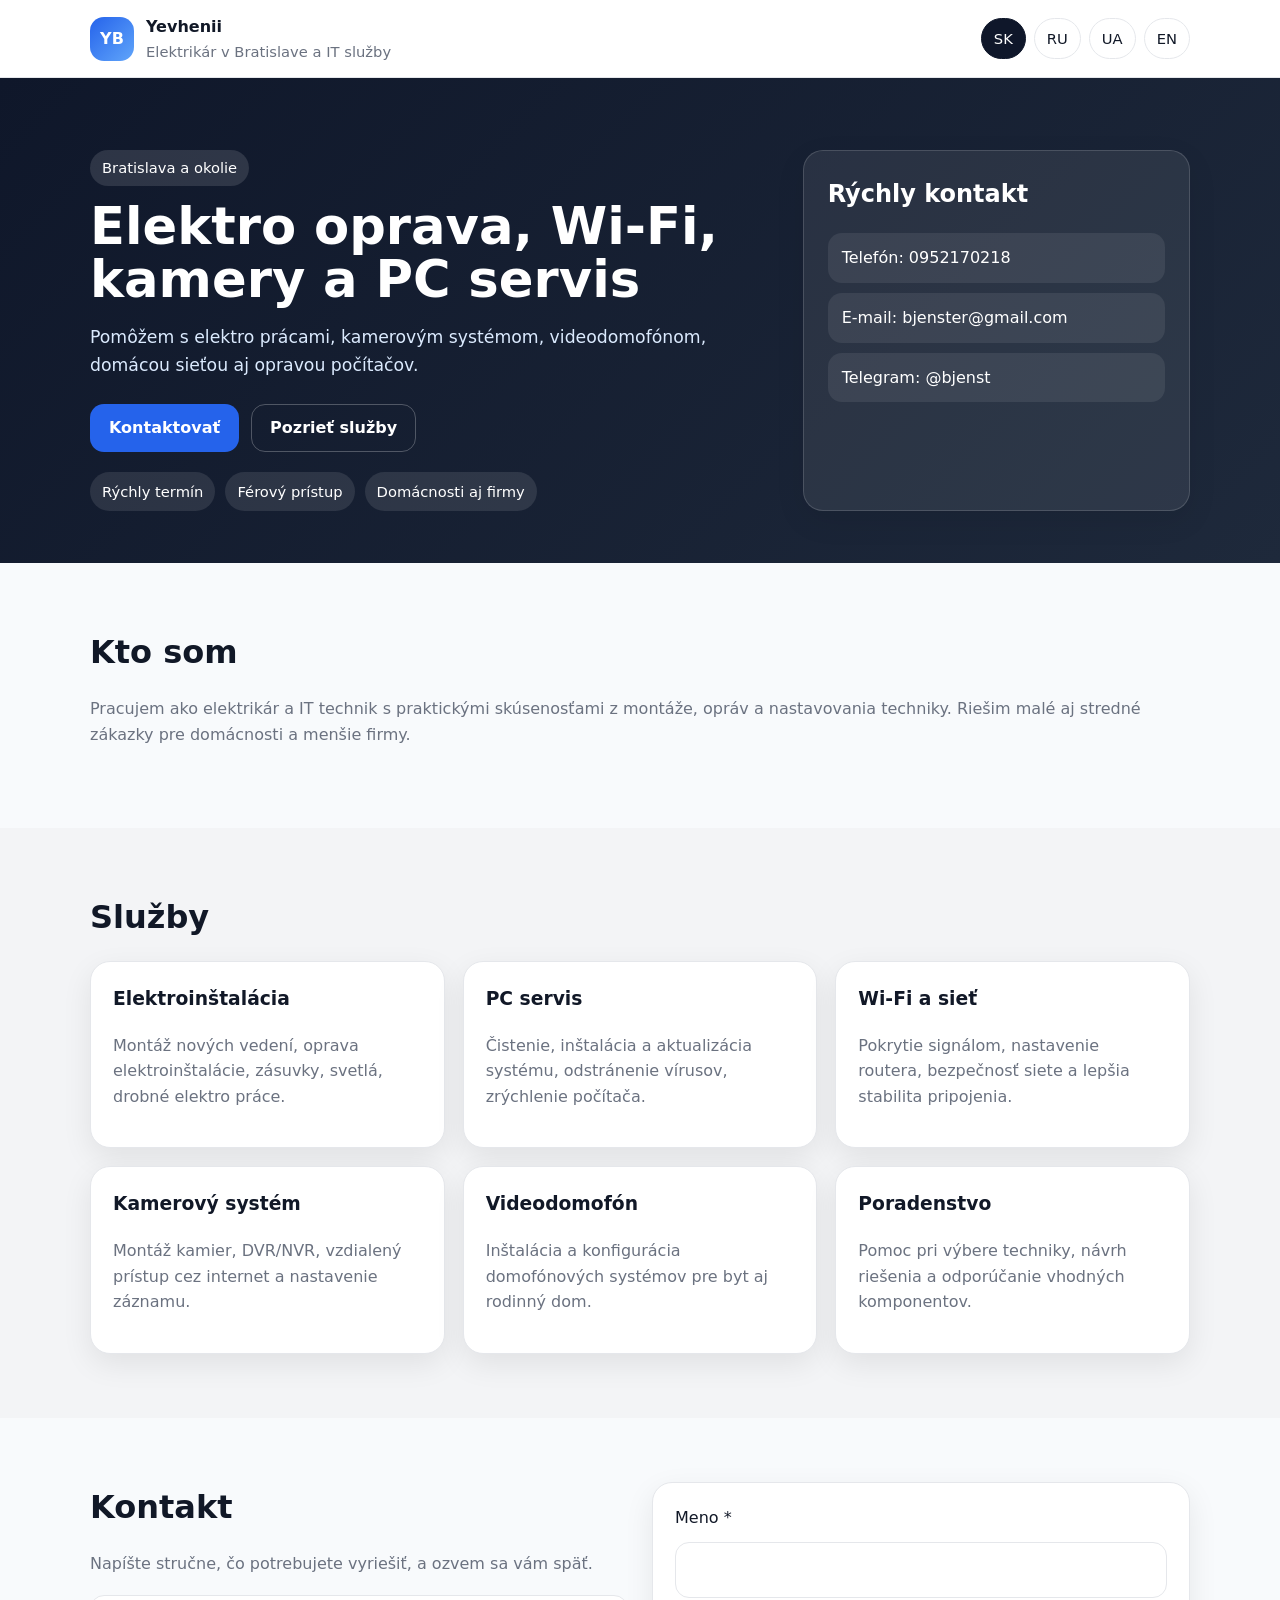
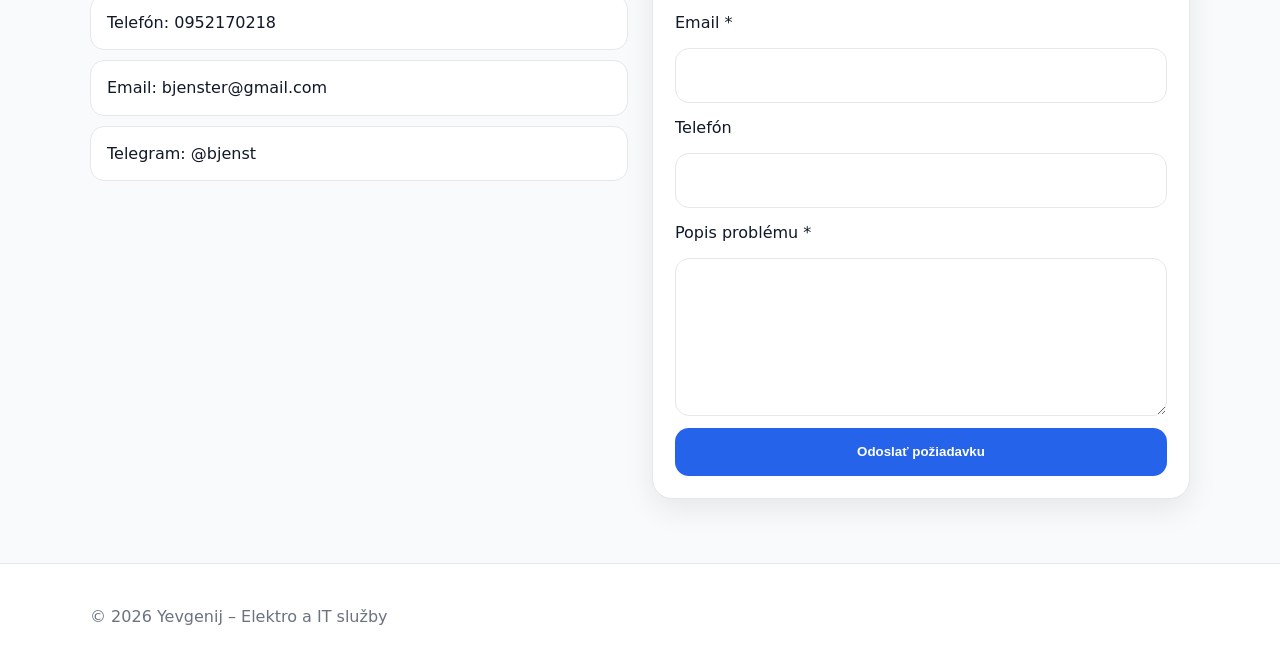
==== commit b784bcdf: "md" ====
--- a/index.html
+++ b/index.html
@@ -19,8 +19,8 @@
     <div class="brand">
       <div class="brand-badge">YB</div>
       <div>
-        <strong>Yevhenii Boikov</strong>
-        <span>Elektrikar a IT služby</span>
+        <strong>Yevhenii</strong>
+        <span>Elektrikár v Bratislave a IT služby</span>
       </div>
     </div>
 
